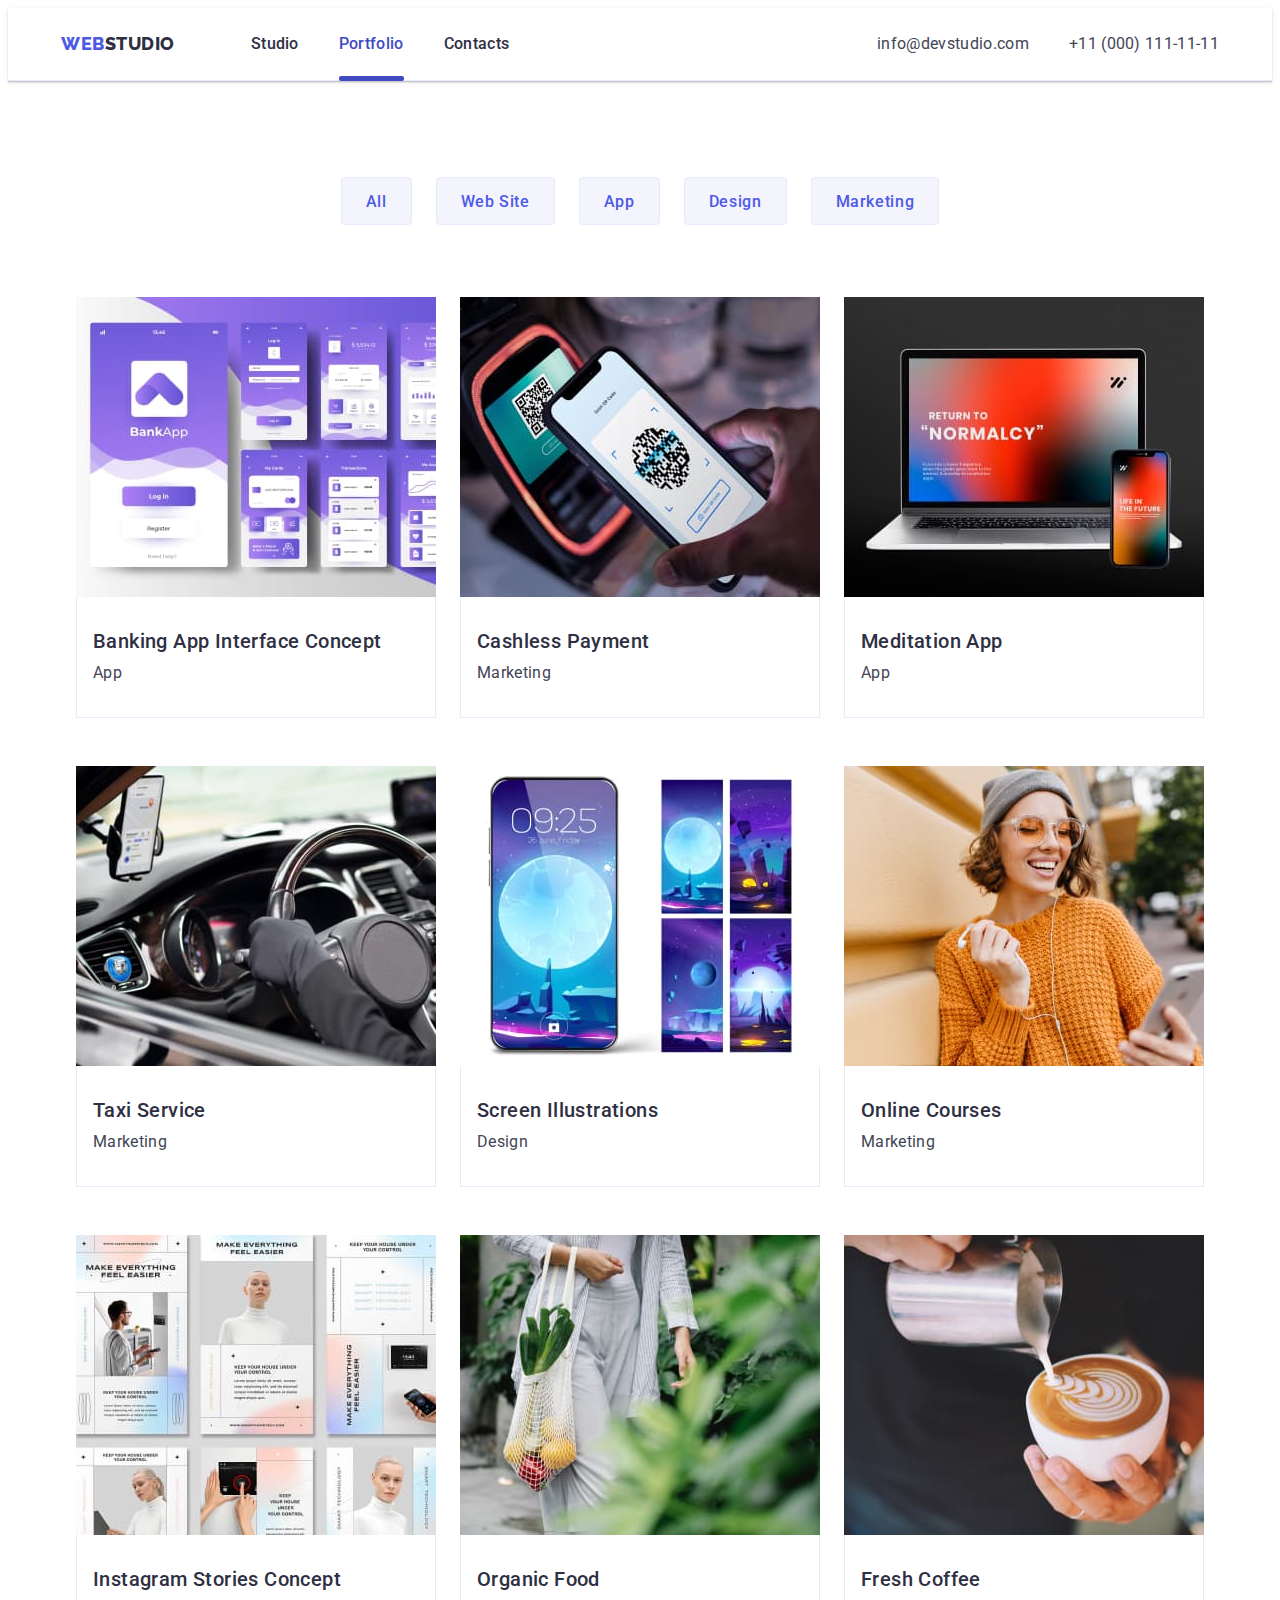
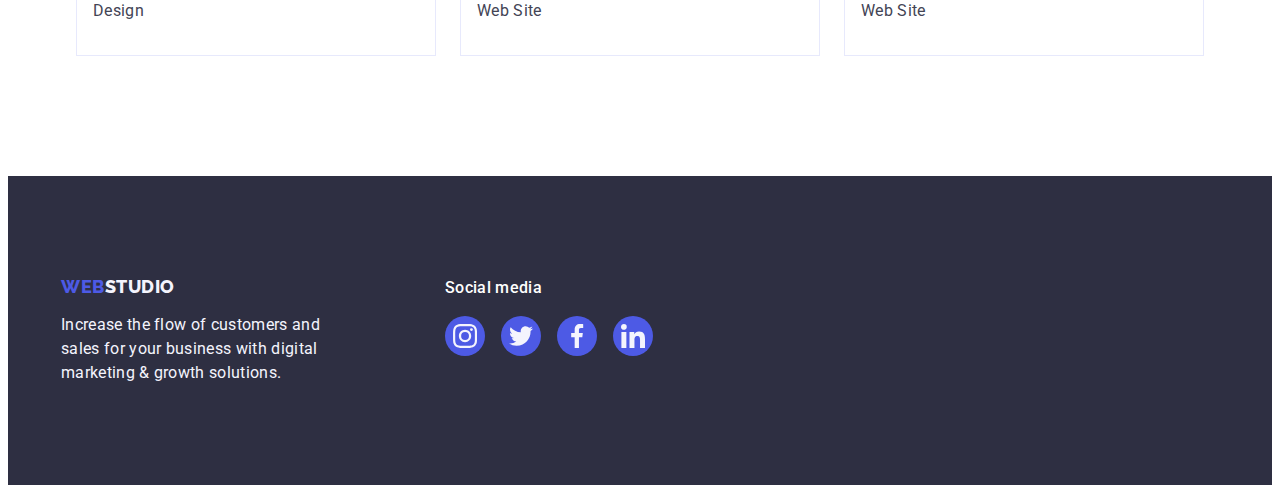
==== portfolio.html @ 17bde612 "Initial commit" ====
<!DOCTYPE html>
<html lang="en">
  <head>
    <meta charset="UTF-8" />
    <meta http-equiv="X-UA-Compatible" content="IE=edge" />
    <meta name="viewport" content="width=device-width, initial-scale=1.0" />
    <title>Portfolio</title>
    <link rel="preconnect" href="https://fonts.googleapis.com" />
    <link rel="preconnect" href="https://fonts.gstatic.com" crossorigin />
    <link
      href="https://fonts.googleapis.com/css2?family=Raleway:wght@800&family=Roboto:wght@400;500;700;900&display=swap"
      rel="stylesheet"
    />
    <link
      rel="stylesheet"
      href="https://cdnjs.cloudflare.com/ajax/libs/modern-normalize/1.1.0/modern-normalize.min.css"
      integrity="sha512-wpPYUAdjBVSE4KJnH1VR1HeZfpl1ub8YT/NKx4PuQ5NmX2tKuGu6U/JRp5y+Y8XG2tV+wKQpNHVUX03MfMFn9Q=="
      crossorigin="anonymous"
      referrerpolicy="no-referrer"
    />
    <link rel="stylesheet" href="./css/styles.css" />
  </head>
  <body>
    <header>
      <div class="header-container container">
        <a class="logo link" href="./index.html"
          >Web<span class="part-header-logo">Studio</span></a
        >
        <nav class="header-navigation">
          <ul class="header-list list">
            <li class="header-item">
              <a class="header-link link" href="./index.html">Studio</a>
            </li>
            <li class="header-item">
              <a class="header-link link current" href="./portfolio.html"
                >Portfolio</a
              >
            </li>
            <li class="header-item">
              <a class="header-link link" href="">Contacts</a>
            </li>
          </ul>
        </nav>
        <address class="address">
          <ul class="header-address-list list">
            <li class="header-address-item">
              <a
                class="header-address-link link"
                href="mailto:info@devstudio.com"
                >info@devstudio.com</a
              >
            </li>
            <li class="header-address-item">
              <a class="header-address-link link" href="tel:+110001111111"
                >+11 (000) 111-11-11</a
              >
            </li>
          </ul>
        </address>
      </div>
    </header>
    <main>
      <section class="portfolio">
        <!-- hidden h1 -->
        <h1 class="visually-hidden">Portfolio</h1>
        <div class="container">
          <ul class="main-list list">
            <li class="main-item">
              <button class="main-btn" type="button">All</button>
            </li>
            <li class="main-item">
              <button class="main-btn" type="button">Web Site</button>
            </li>
            <li class="main-item">
              <button class="main-btn" type="button">App</button>
            </li>
            <li class="main-item">
              <button class="main-btn" type="button">Design</button>
            </li>
            <li class="main-item">
              <button class="main-btn" type="button">Marketing</button>
            </li>
          </ul>
        </div>
        <div class="container">
          <ul class="portfolio-list list">
            <li class="portfolio-item">
              <a class="portfolio-link link" href="">
                <div class="portfolio-cover-wrap">
                  <img
                    src="./images/banking-app.jpg"
                    alt="Banking app"
                    width="360"
                    height="300"
                  />
                  <p class="portfolio-cover-text">
                    14 Stylish and User-Friendly App Design Concepts · Task
                    Manager App · Calorie Tracker App · Exotic Fruit Ecommerce
                    App · Cloud Storage App
                  </p>
                </div>
                <div class="portfolio-border">
                  <h2 class="portfolio-title">Banking App Interface Concept</h2>
                  <p class="portfolio-text">App</p>
                </div>
              </a>
            </li>
            <li class="portfolio-item">
              <a class="portfolio-link link" href="">
                <div class="portfolio-cover-wrap">
                  <img
                    src="./images/cashless-paymen.jpg"
                    alt="Cashless payment"
                    width="360"
                    height="300"
                  />
                  <p class="portfolio-cover-text">
                    14 Stylish and User-Friendly App Design Concepts · Task
                    Manager App · Calorie Tracker App · Exotic Fruit Ecommerce
                    App · Cloud Storage App
                  </p>
                </div>
                <div class="portfolio-border">
                  <h2 class="portfolio-title">Cashless Payment</h2>
                  <p class="portfolio-text">Marketing</p>
                </div>
              </a>
            </li>
            <li class="portfolio-item">
              <a class="portfolio-link link" href="">
                <div class="portfolio-cover-wrap">
                  <img
                    src="./images/laptop-and-phone.jpg"
                    alt="Laptop and phone"
                    width="360"
                    height="300"
                  />
                  <p class="portfolio-cover-text">
                    14 Stylish and User-Friendly App Design Concepts · Task
                    Manager App · Calorie Tracker App · Exotic Fruit Ecommerce
                    App · Cloud Storage App
                  </p>
                </div>
                <div class="portfolio-border">
                  <h2 class="portfolio-title">Meditation App</h2>
                  <p class="portfolio-text">App</p>
                </div>
              </a>
            </li>
            <li class="portfolio-item">
              <a class="portfolio-link link" href="">
                <div class="portfolio-cover-wrap">
                  <img
                    src="./images/Car.jpg"
                    alt="Car, interior view"
                    width="360"
                    height="300"
                  />
                  <p class="portfolio-cover-text">
                    14 Stylish and User-Friendly App Design Concepts · Task
                    Manager App · Calorie Tracker App · Exotic Fruit Ecommerce
                    App · Cloud Storage App
                  </p>
                </div>
                <div class="portfolio-border">
                  <h2 class="portfolio-title">Taxi Service</h2>
                  <p class="portfolio-text">Marketing</p>
                </div>
              </a>
            </li>
            <li class="portfolio-item">
              <a class="portfolio-link link" href="">
                <div class="portfolio-cover-wrap">
                  <img
                    src="./images/screen-illustrations.jpg"
                    alt="Screen illustrations"
                    width="360"
                    height="300"
                  />
                  <p class="portfolio-cover-text">
                    14 Stylish and User-Friendly App Design Concepts · Task
                    Manager App · Calorie Tracker App · Exotic Fruit Ecommerce
                    App · Cloud Storage App
                  </p>
                </div>
                <div class="portfolio-border">
                  <h2 class="portfolio-title">Screen Illustrations</h2>
                  <p class="portfolio-text">Design</p>
                </div>
              </a>
            </li>
            <li class="portfolio-item">
              <a class="portfolio-link link" href="">
                <div class="portfolio-cover-wrap">
                  <img
                    src="./images/girl-with-phone.jpg"
                    alt="Girl with phone"
                    width="360"
                    height="300"
                  />
                  <p class="portfolio-cover-text">
                    14 Stylish and User-Friendly App Design Concepts · Task
                    Manager App · Calorie Tracker App · Exotic Fruit Ecommerce
                    App · Cloud Storage App
                  </p>
                </div>
                <div class="portfolio-border">
                  <h2 class="portfolio-title">Online Courses</h2>
                  <p class="portfolio-text">Marketing</p>
                </div>
              </a>
            </li>
            <li class="portfolio-item">
              <a class="portfolio-link link" href="">
                <div class="portfolio-cover-wrap">
                  <img
                    src="./images/instagram-stories-concept.jpg"
                    alt="Instagram stories concept"
                    width="360"
                    height="300"
                  />
                  <p class="portfolio-cover-text">
                    14 Stylish and User-Friendly App Design Concepts · Task
                    Manager App · Calorie Tracker App · Exotic Fruit Ecommerce
                    App · Cloud Storage App
                  </p>
                </div>
                <div class="portfolio-border">
                  <h2 class="portfolio-title">Instagram Stories Concept</h2>
                  <p class="portfolio-text">Design</p>
                </div>
              </a>
            </li>
            <li class="portfolio-item">
              <a class="portfolio-link link" href="">
                <div class="portfolio-cover-wrap">
                  <img
                    src="./images/girl-with-vegetables.jpg"
                    alt="Girl with vegetables"
                    width="360"
                    height="300"
                  />
                  <p class="portfolio-cover-text">
                    14 Stylish and User-Friendly App Design Concepts · Task
                    Manager App · Calorie Tracker App · Exotic Fruit Ecommerce
                    App · Cloud Storage App
                  </p>
                </div>
                <div class="portfolio-border">
                  <h2 class="portfolio-title">Organic Food</h2>
                  <p class="portfolio-text">Web Site</p>
                </div>
              </a>
            </li>
            <li class="portfolio-item">
              <a class="portfolio-link link" href="">
                <div class="portfolio-cover-wrap">
                  <img
                    src="./images/coffee.jpg"
                    alt="Barista makes fresh coffee"
                    width="360"
                    height="300"
                  />
                  <p class="portfolio-cover-text">
                    14 Stylish and User-Friendly App Design Concepts · Task
                    Manager App · Calorie Tracker App · Exotic Fruit Ecommerce
                    App · Cloud Storage App
                  </p>
                </div>
                <div class="portfolio-border">
                  <h2 class="portfolio-title">Fresh Coffee</h2>
                  <p class="portfolio-text">Web Site</p>
                </div>
              </a>
            </li>
          </ul>
        </div>
      </section>
    </main>
    <footer class="footer">
      <div class="footer-container container">
        <div>
          <a class="logo link" href="./index.html"
            >Web<span class="part-footer-logo">Studio</span></a
          >
          <p class="footer-text">
            Increase the flow of customers and sales for your business with
            digital marketing & growth solutions.
          </p>
        </div>
        <div>
          <p class="footer-soc-text">Social media</p>
          <ul class="footer-soc-list list">
            <li class="footer-soc-item">
              <a class="footer-soc-link link" href="">
                <svg class="team-soc-icon" width="24" height="24">
                  <use href="./images/icons.svg#icon-instagram"></use>
                </svg>
              </a>
            </li>
            <li class="footer-soc-item">
              <a class="footer-soc-link link" href="">
                <svg class="team-soc-icon" width="24" height="24">
                  <use href="./images/icons.svg#icon-twitter"></use>
                </svg>
              </a>
            </li>
            <li class="footer-soc-item">
              <a class="footer-soc-link link" href="">
                <svg class="team-soc-icon" width="24" height="24">
                  <use href="./images/icons.svg#icon-facebook"></use>
                </svg>
              </a>
            </li>
            <li class="footer-soc-item">
              <a class="footer-soc-link link" href=""
                ><svg class="team-soc-icon" width="24" height="24">
                  <use href="./images/icons.svg#icon-linkedin"></use></svg
              ></a>
            </li>
          </ul>
        </div>
      </div>
    </footer>
  </body>
</html>
---- css/styles.css ----
:root {
  --primary-brand: #4d5ae5;
  --pressed-state: #404bbf;
  --dark: #2e2f42;
  --success: #31d0aa;
  --text: #434455;
  --subtle-text: #8e8f99;
  --accent: #e7e9fc;
  --light: #f4f4fd;
  --modal-overlay: #2e2f42;
  --hero-background: #2e2f42;
  --white-background: #ffffff;
  --modal-background: #fcfcfc;
  --bg-gradient: linear-gradient(rgba(46, 47, 66, 0.7), rgba(46, 47, 66, 0.7));
}

h1,
h2,
h3,
h4,
h5,
h6,
p {
  margin: 0;
}

body {
  font-family: "Roboto", sans-serif;
  color: var(--text);
  background-color: var(--white-background);
}

img {
  display: block;
}

header {
  border-style: solid;
  border-width: 0 0 1px 0;
  border-color: var(--accent);
  box-shadow: 0px 2px 1px rgba(46, 47, 66, 0.08),
    0px 1px 1px rgba(46, 47, 66, 0.16), 0px 1px 6px rgba(46, 47, 66, 0.08);
}

.container {
  max-width: 1158px;
  margin-left: auto;
  margin-right: auto;
  padding-left: 15px;
  padding-right: 15px;
}

.list {
  margin: 0;
  padding-left: 0;
  list-style: none;
}

.link {
  text-decoration: none;
}

.no-scroll {
  overflow: hidden;
}

.visually-hidden {
  position: absolute;
  top: -150%;
  z-index: -100;
  width: 0;
  height: 0;
  opacity: 0;
  visibility: hidden;
  user-select: none;
  pointer-events: none;
  cursor: none;
  margin: 0;
  padding: 0;
  overflow: hidden;
  border: none;
  outline: none;
  white-space: nowrap;
}

/** ------- HEADER------- **/

.header-container {
  display: flex;
  align-items: center;
  width: 100%;
}

.logo {
  display: flex;
  align-items: center;
  font-family: "Raleway", sans-serif;
  font-weight: 800;
  font-size: 18px;
  line-height: 1.17;
  letter-spacing: 0.03em;
  text-transform: uppercase;
  color: var(--primary-brand);
}

.part-header-logo {
  color: var(--dark);
}

.header-list {
  display: flex;
  margin-left: 76px;
  flex-direction: row;
  align-items: flex-start;
  gap: 40px;
}

.header-link {
  padding-top: 24px;
  padding-bottom: 24px;
  display: inline-block;
  font-weight: 500;
  font-size: 16px;
  line-height: 1.5;
  letter-spacing: 0.02em;
  color: var(--dark);
  transition: color 250ms cubic-bezier(0.4, 0, 0.2, 1);
}

.header-link:hover,
.header-link:focus {
  color: var(--pressed-state);
}

.current {
  position: relative;
  color: var(--pressed-state);
}

.current::after {
  content: "";
  position: absolute;
  left: 0;
  top: 68px;
  width: 100%;
  height: 5px;
  border-radius: 2px;
  background-color: var(--pressed-state);
}

.address {
  margin-left: auto;
  font-style: normal;
}

.header-address-list {
  display: flex;
  gap: 40px;
}

.header-address-link {
  font-size: 16px;
  line-height: 1.5;
  letter-spacing: 0.02em;
  color: var(--text);
  transition: color 250ms cubic-bezier(0.4, 0, 0.2, 1);
}

.header-address-link:hover,
.header-address-link:focus {
  color: var(--pressed-state);
}

/** ------- FOOTER------- **/

.footer {
  padding-top: 100px;
  padding-bottom: 100px;
  background-color: var(--hero-background);
}

.footer-container {
  display: flex;
  gap: 120px;
}

.part-footer-logo {
  color: var(--light);
}

.footer-text {
  max-width: 264px;
  margin-top: 16px;
  font-size: 16px;
  line-height: 1.5;
  letter-spacing: 0.02em;
  color: var(--light);
}

.footer-soc-text {
  margin-bottom: 16px;
  font-weight: 500;
  font-size: 16px;
  line-height: 1.5;
  letter-spacing: 0.02em;
  color: var(--white-background);
}

.footer-soc-list {
  display: flex;
  gap: 16px;
  justify-content: center;
}

.footer-soc-item {
  width: 40px;
  height: 40px;
}
.footer-soc-link {
  width: 100%;
  height: 100%;
  border-radius: 50%;
  display: flex;
  align-items: center;
  justify-content: center;
  background-color: var(--primary-brand);
  transition: background-color 250ms cubic-bezier(0.4, 0, 0.2, 1);
}

.footer-soc-link:hover,
.footer-soc-link:focus {
  background-color: var(--success);
}

/*? PAGE 1 ?*/
/** ------- HERO------- **/

.hero .container {
  display: flex;
  flex-direction: column;
  align-items: center;
}

.hero {
  max-width: 1440px;
  max-height: 600px;
  margin: 0 auto;
  background-color: var(--hero-background);
  padding-top: 188px;
  padding-bottom: 188px;
  background-image: var(--bg-gradient), url(../images/hero-bg.jpg);
  background-repeat: no-repeat;
  background-position: center;
  background-size: cover;
}

.hero-title {
  max-width: 496px;
  font-size: 56px;
  line-height: 1.07;
  text-align: center;
  letter-spacing: 0.02em;
  color: var(--white-background);
}

.hero-btn {
  margin-top: 48px;
  width: 169px;
  height: 56px;
  left: 20px;
  top: 88px;
  font-family: "Roboto", sans-serif;
  font-weight: 500;
  font-size: 16px;
  line-height: 1.5;
  align-items: center;
  letter-spacing: 0.04em;
  cursor: pointer;
  color: var(--white-background);
  background-color: var(--primary-brand);
  box-shadow: 0px 4px 4px rgba(0, 0, 0, 0.15);
  border-radius: 4px;
  border: 1px solid var(--primary-brand);
  transition: background-color 250ms cubic-bezier(0.4, 0, 0.2, 1),
    border-color 250ms cubic-bezier(0.4, 0, 0.2, 1);
}

.hero-btn:hover,
.hero-btn:focus {
  background-color: var(--pressed-state);
  border-color: var(--pressed-state);
}

/** ------- ADVANTAGES------- **/

.advantages {
  padding-top: 120px;
  padding-bottom: 120px;
}

.advantages-list {
  display: flex;
  gap: 24px;
  justify-content: center;
}

.advantages-item {
  width: calc((100% - 72px) / 4);
}

.advantages-logo {
  width: 264px;
  height: 112px;
  border-radius: 4px;
  margin-bottom: 8px;
  display: flex;
  align-items: center;
  justify-content: center;
  background-color: var(--light);
}

.advantages-subtitle {
  margin-bottom: 8px;
  font-weight: 500;
  font-size: 20px;
  line-height: 1.2;
  letter-spacing: 0.02em;
  color: var(--dark);
}

.advantages-text {
  font-size: 16px;
  line-height: 1.5;
  letter-spacing: 0.02em;
}

/** ------- WORK------- **/

.work {
  padding-bottom: 120px;
}

.work-list {
  display: flex;
  gap: 24px;
  justify-content: center;
}

.work-item {
  width: calc((100% - 48px) / 3);
}

.work-title {
  margin-bottom: 72px;
  text-align: center;
  font-size: 36px;
  line-height: 1.11;
  letter-spacing: 0.02em;
  text-transform: capitalize;
  color: var(--dark);
}

/** ------- TEAM------- **/

.team {
  padding-top: 120px;
  padding-bottom: 120px;
  background-color: var(--light);
}

.team-list {
  display: flex;
  gap: 24px;
  justify-content: center;
}

.team-item {
  box-shadow: 0px 1px 6px rgba(46, 47, 66, 0.08),
    0px 1px 1px rgba(46, 47, 66, 0.16), 0px 2px 1px rgba(46, 47, 66, 0.08);
  border-radius: 0px 0px 4px 4px;
  background-color: var(--white-background);
  width: calc((100% - 72px) / 4);
}

.team-card-item {
  padding-top: 32px;
  padding-bottom: 32px;
}

.team-title {
  margin-bottom: 72px;
  text-align: center;
  font-size: 36px;
  line-height: 1.11;
  letter-spacing: 0.02em;
  text-transform: capitalize;
  color: var(--dark);
}

.team-subtitle {
  text-align: center;
  font-weight: 500;
  font-size: 20px;
  line-height: 1.2;
  letter-spacing: 0.02em;
  color: var(--dark);
}
.team-text {
  margin-top: 8px;
  text-align: center;
  font-size: 16px;
  line-height: 1.5;
  letter-spacing: 0.02em;
  margin-bottom: 8px;
}

.team-soc-list {
  display: flex;
  justify-content: center;
  gap: 24px;
}

.team-soc-item {
  width: 40px;
  height: 40px;
}
.team-soc-link {
  width: 100%;
  height: 100%;
  display: flex;
  align-items: center;
  justify-content: center;
  border-radius: 50%;
  background-color: var(--primary-brand);
  transition: background-color 250ms cubic-bezier(0.4, 0, 0.2, 1);
}

.team-soc-link:hover,
.team-soc-link:focus {
  background-color: var(--pressed-state);
}

.team-soc-icon {
  fill: var(--light);
}

/** ------- CUSTOMERS------- **/

.customers {
  padding-top: 120px;
  padding-bottom: 120px;
}
.customers-title {
  margin-bottom: 72px;
  text-align: center;
  font-size: 36px;
  line-height: 1.11;
  letter-spacing: 0.02em;
  text-transform: capitalize;
  color: var(--dark);
}
.customers-list {
  display: flex;
  justify-content: center;
  gap: 24px;
}
.customers-item {
  width: 168px;
  height: 88px;
}
.customers-link {
  width: 100%;
  height: 100%;
  display: flex;
  align-items: center;
  justify-content: center;
  border: 1px solid var(--subtle-text);
  border-radius: 4px;
  transition: border-color 250ms cubic-bezier(0.4, 0, 0.2, 1);
}
.customers-icon {
  fill: var(--subtle-text);
  transition: fill 250ms cubic-bezier(0.4, 0, 0.2, 1);
}

.customers-link:hover,
.customers-link:focus {
  border-color: var(--pressed-state);
}

.customers-link:hover > .customers-icon,
.customers-link:focus > .customers-icon {
  fill: var(--pressed-state);
}

/*? PAGE 2 ?*/
/** ------- PORTFOLIO------- **/

.portfolio {
  padding-top: 96px;
  padding-bottom: 120px;
}

.main-btn {
  display: flex;
  padding: 12px 24px;
  height: 48px;
  background: var(--light);
  border: 1px solid var(--accent);
  border-radius: 4px;
  cursor: pointer;
  font-family: "Roboto", sans-serif;
  font-weight: 500;
  font-size: 16px;
  line-height: 1.5;
  letter-spacing: 0.04em;
  color: var(--primary-brand);
  transition: background-color 250ms cubic-bezier(0.4, 0, 0.2, 1),
    box-shadow 250ms cubic-bezier(0.4, 0, 0.2, 1),
    color 250ms cubic-bezier(0.4, 0, 0.2, 1),
    border-color 250ms cubic-bezier(0.4, 0, 0.2, 1);
}

.main-btn:hover,
.main-btn:focus {
  background-color: var(--pressed-state);
  box-shadow: 0px 3px 1px rgba(0, 0, 0, 0.1), 0px 2px 1px rgba(0, 0, 0, 0.08),
    0px 2px 2px rgba(0, 0, 0, 0.12);
  color: var(--white-background);
  border-color: var(--pressed-state);
}

.main-list {
  display: flex;
  gap: 24px;
  justify-content: center;
  margin-bottom: 72px;
}

.portfolio-title {
  font-weight: 500;
  font-size: 20px;
  line-height: 1.2;
  letter-spacing: 0.02em;
  color: var(--dark);
}

.portfolio-list {
  display: flex;
  flex-wrap: wrap;
  justify-content: center;
  gap: 48px 24px;
}

.portfolio-link {
  display: block;
  transition: box-shadow 250ms cubic-bezier(0.4, 0, 0.2, 1);
}

.portfolio-link:hover,
.portfolio-link:focus {
  box-shadow: 0px 1px 6px rgba(46, 47, 66, 0.08),
    0px 1px 1px rgba(46, 47, 66, 0.16), 0px 2px 1px rgba(46, 47, 66, 0.08);
}

.portfolio-link:hover .portfolio-cover-text,
.portfolio-link:focus .portfolio-cover-text {
  transform: translateY(0);
}

.portfolio-border {
  border-width: 0 1px 1px 1px;
  border-style: solid;
  border-color: var(--accent);
  padding: 32px 0 32px 16px;
}

.portfolio-cover-wrap {
  position: relative;
  overflow: hidden;
}

.portfolio-cover-text {
  position: absolute;
  top: 0;
  font-size: 16px;
  line-height: 1.5;
  letter-spacing: 0.02em;
  color: var(--light);
  background-color: var(--primary-brand);
  padding: 40px 32px;
  height: 100%;
  transform: translateY(100%);
  transition: transform 250ms cubic-bezier(0.4, 0, 0.2, 1);
}

.portfolio-title {
  margin-bottom: 8px;
}

.portfolio-text {
  font-size: 16px;
  line-height: 1.5;
  letter-spacing: 0.02em;
  color: var(--text);
}

/** ------- MODAL------- **/

.backdrop {
  position: fixed;
  top: 0;
  width: 100%;
  height: 100%;
  background-color: rgba(46, 47, 66, 0.4);
  transition: opacity 250ms cubic-bezier(0.4, 0, 0.2, 1),
    visibility 250ms cubic-bezier(0.4, 0, 0.2, 1);
}

.modal {
  position: absolute;
  top: 50%;
  left: 50%;
  transform: translate(-50%, -50%) scale(1);
  padding: 24px;
  width: 408px;
  min-height: 576px;
  border-radius: 4px;
  background-color: var(--modal-background);
  transition: transform 250ms cubic-bezier(0.4, 0, 0.2, 1);
}

.backdrop.is-hidden .modal {
  transform: translate(-50%, -50%) scale(0);
}

.modal-close-btn {
  margin-left: auto;
  width: 24px;
  height: 24px;
  display: flex;
  align-items: center;
  justify-content: center;
  cursor: pointer;
  border: 1px solid rgba(0, 0, 0, 0.1);
  border-radius: 50%;
  background-color: var(--accent);
  transition: background-color 250ms cubic-bezier(0.4, 0, 0.2, 1),
    filter 250ms cubic-bezier(0.4, 0, 0.2, 1);
}

.modal-close-btn:hover,
.modal-close-btn:focus {
  background-color: var(--pressed-state);
  filter: drop-shadow(0px 4px 4px rgba(0, 0, 0, 0.25));
}

.modal-close-icon {
  fill: var(--dark);
  transition: fill 250ms cubic-bezier(0.4, 0, 0.2, 1);
}

.modal-close-btn:hover > .modal-close-icon,
.modal-close-btn:focus > .modal-close-icon {
  fill: var(--white-background);
}

.is-hidden {
  opacity: 0;
  visibility: hidden;
  pointer-events: none;
}
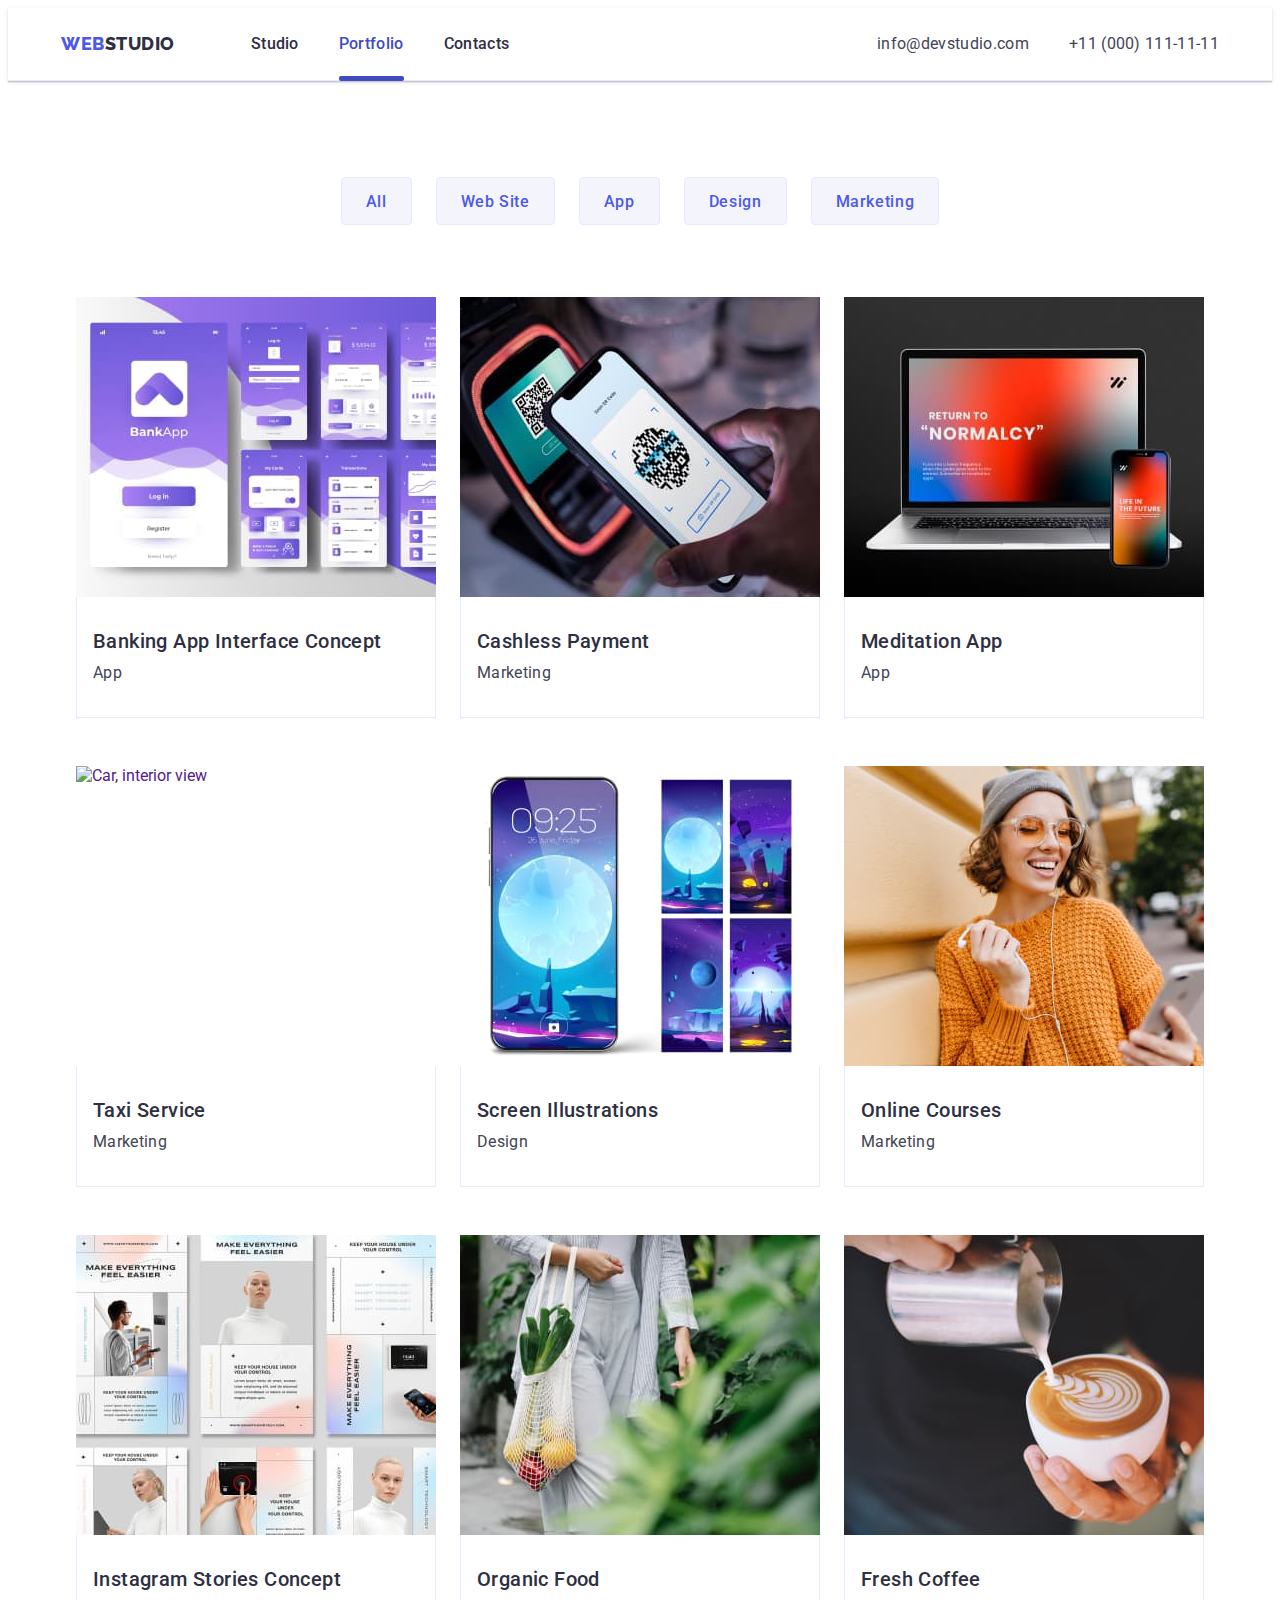
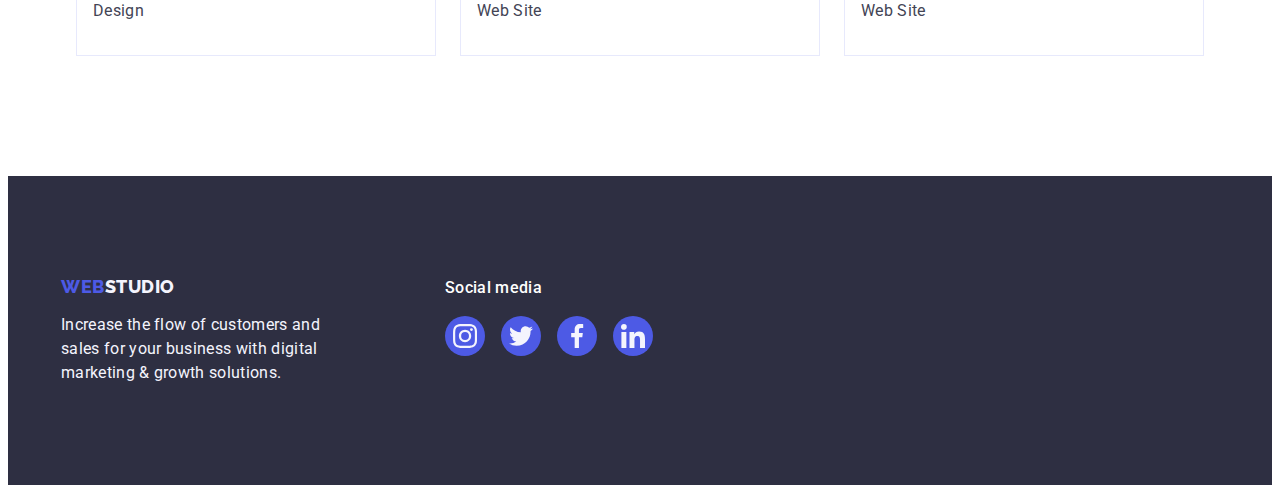
==== commit c7f89d4b: "add checkbox" ====
--- a/portfolio.html
+++ b/portfolio.html
@@ -20,6 +20,7 @@
     />
     <link rel="stylesheet" href="./css/styles.css" />
   </head>
+
   <body>
     <header>
       <div class="header-container container">
@@ -151,7 +152,7 @@
               <a class="portfolio-link link" href="">
                 <div class="portfolio-cover-wrap">
                   <img
-                    src="./images/Car.jpg"
+                    src="./images/car.jpg"
                     alt="Car, interior view"
                     width="360"
                     height="300"
--- a/css/styles.css
+++ b/css/styles.css
@@ -83,6 +83,25 @@
   white-space: nowrap;
 }
 
+.visually-hidden-check {
+  position: absolute;
+  top: -150%;
+  z-index: -100;
+  width: 0;
+  height: 0;
+  opacity: 0;
+  /* visibility: hidden; */
+  user-select: none;
+  pointer-events: none;
+  cursor: none;
+  margin: 0;
+  padding: 0;
+  overflow: hidden;
+  border: none;
+  outline: none;
+  white-space: nowrap;
+}
+
 /** ------- HEADER------- **/
 
 .header-container {
@@ -636,6 +655,7 @@
 
 .modal-close-btn {
   margin-left: auto;
+  margin-bottom: 24px;
   width: 24px;
   height: 24px;
   display: flex;
@@ -670,3 +690,169 @@
   visibility: hidden;
   pointer-events: none;
 }
+
+.modal-title {
+  margin-bottom: 16px;
+  font-weight: 500;
+  font-size: 16px;
+  line-height: 1.5;
+  text-align: center;
+  letter-spacing: 0.02em;
+  color: var(--dark);
+}
+
+.modal-field {
+  margin-bottom: 8px;
+}
+
+.modal-input {
+  width: 100%;
+  height: 40px;
+  font-size: 16px;
+  line-height: 1.5;
+  letter-spacing: 0.02em;
+  color: var(--dark);
+  outline: transparent;
+  padding-left: 38px;
+  border: 1px solid rgba(46, 47, 66, 0.4);
+  border-radius: 4px;
+  transition: border-color 250ms cubic-bezier(0.4, 0, 0.2, 1);
+}
+
+.modal-input:focus {
+  border-color: var(--primary-brand);
+}
+
+/* .modal-input:not(:focus):not(:placeholder-shown):valid {
+  background-color: #31d0ab75;
+}
+
+.modal-input:not(:focus):not(:placeholder-shown):invalid {
+  background-color: rgba(231, 43, 18, 0.479);
+} */
+
+.modal-label {
+  display: block;
+  font-size: 12px;
+  line-height: 1.7;
+  letter-spacing: 0.01em;
+  color: var(--subtle-text);
+}
+
+.input-wrap {
+  position: relative;
+}
+
+.modal-input-icon {
+  position: absolute;
+  fill: var(--dark);
+  left: 16px;
+  top: 50%;
+  transform: translateY(-50%);
+  transition: fill 250ms cubic-bezier(0.4, 0, 0.2, 1);
+}
+
+.modal-input:focus + .modal-input-icon {
+  fill: var(--primary-brand);
+}
+
+.modal-textarea {
+  padding: 8px 16px;
+  width: 100%;
+  height: 120px;
+  font-size: 12px;
+  line-height: 1.17;
+  letter-spacing: 0.04em;
+  outline: transparent;
+  resize: none;
+  color: var(--dark);
+  border: 1px solid rgba(46, 47, 66, 0.4);
+  border-radius: 4px;
+  transition: border-color 250ms cubic-bezier(0.4, 0, 0.2, 1);
+}
+
+.modal-textarea:focus {
+  border-color: var(--primary-brand);
+}
+
+.modal-textarea::placeholder {
+  line-height: 1.17;
+  letter-spacing: 0.04em;
+  color: rgba(46, 47, 66, 0.4);
+}
+
+.modal-container {
+  display: flex;
+  justify-content: center;
+}
+
+.modal-input-btn {
+  width: 169px;
+  height: 56px;
+  font-family: "Roboto", sans-serif;
+  font-weight: 500;
+  font-size: 16px;
+  line-height: 1.5;
+  align-items: center;
+  letter-spacing: 0.04em;
+  cursor: pointer;
+  color: var(--white-background);
+  background-color: var(--primary-brand);
+  box-shadow: 0px 4px 4px rgba(0, 0, 0, 0.15);
+  border-radius: 4px;
+  border: 1px solid var(--primary-brand);
+  transition: background-color 250ms cubic-bezier(0.4, 0, 0.2, 1),
+    border-color 250ms cubic-bezier(0.4, 0, 0.2, 1);
+}
+
+.modal-input-btn:hover,
+.modal-input-btn:focus {
+  background-color: var(--pressed-state);
+  border-color: var(--pressed-state);
+}
+
+.modal-link {
+  letter-spacing: 0.04em;
+  color: var(--primary-brand);
+}
+
+.checkbox-wrap {
+  display: flex;
+  gap: 8px;
+  margin-bottom: 24px;
+}
+
+.modal-checkbox-label {
+  display: flex;
+  font-size: 12px;
+  line-height: 1.7;
+  letter-spacing: 0.04em;
+  color: var(--subtle-text);
+}
+
+.modal-checkbox-label span {
+  margin-right: 8px;
+  display: flex;
+  align-items: center;
+  justify-content: center;
+  width: 16px;
+  height: 16px;
+  border: 1px solid rgba(46, 47, 66, 0.4);
+  border-radius: 2px;
+  fill: transparent;
+  cursor: pointer;
+  transition: background-color 250ms cubic-bezier(0.4, 0, 0.2, 1),
+    fill 250ms cubic-bezier(0.4, 0, 0.2, 1),
+    border-color 250ms cubic-bezier(0.4, 0, 0.2, 1);
+}
+
+.modal-checkbox-input:checked + .modal-checkbox-label span {
+  background-color: var(--pressed-state);
+  border-color: var(--pressed-state);
+  fill: var(--light);
+}
+
+.modal-checkbox-input:focus + .modal-checkbox-label span,
+.modal-checkbox-input:hover + .modal-checkbox-label span {
+  border-color: var(--pressed-state);
+}
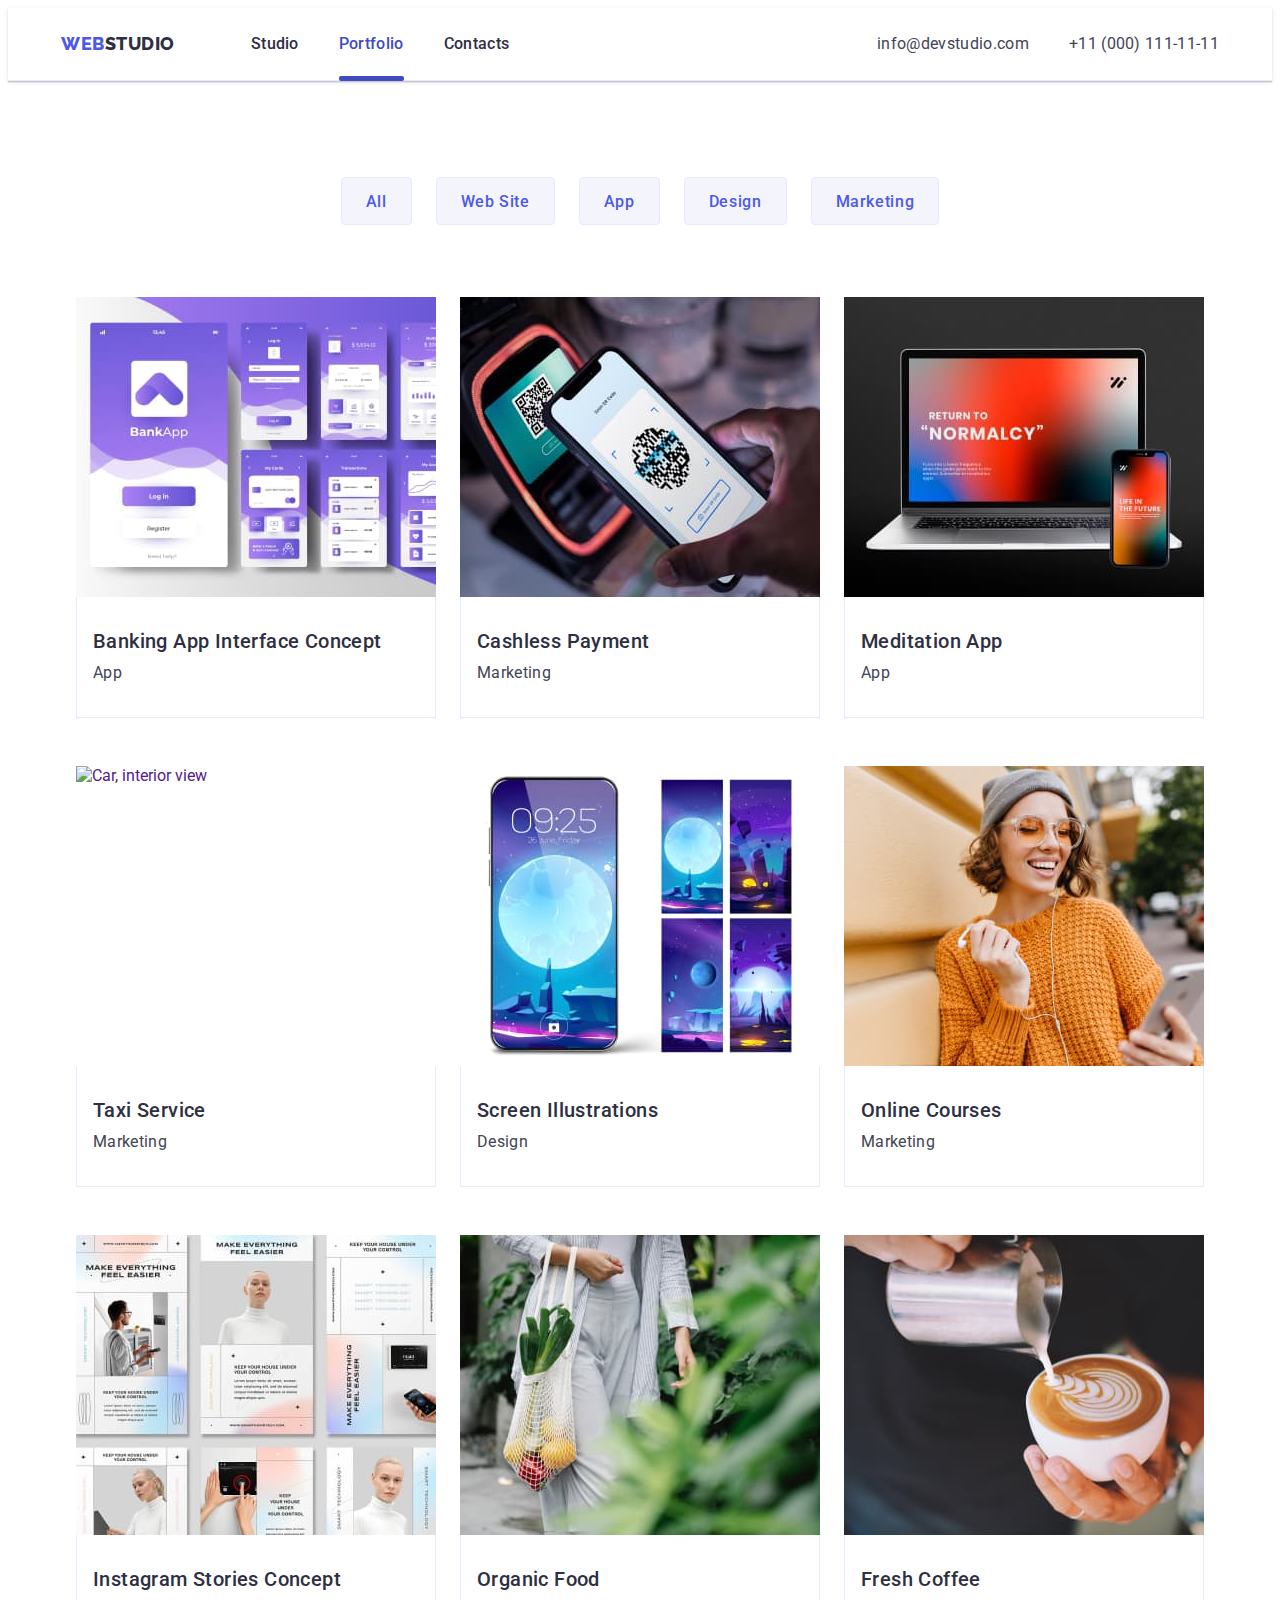
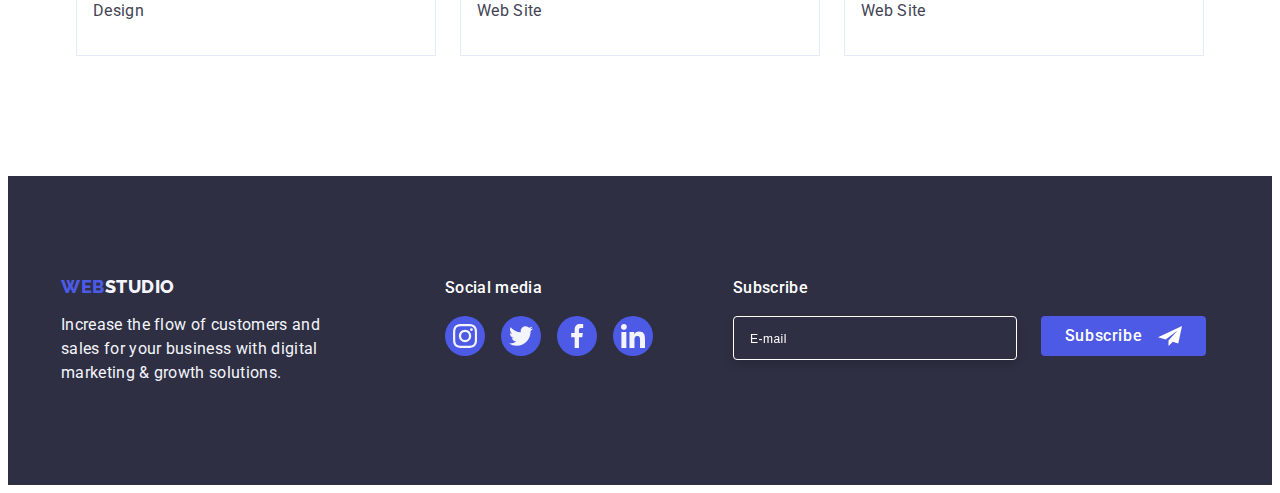
==== commit 7a2bdce1: "add footer form" ====
--- a/portfolio.html
+++ b/portfolio.html
@@ -321,6 +321,27 @@
             </li>
           </ul>
         </div>
+        <form class="footer-form">
+          <label class="footer-form-label" for="subscribe">Subscribe</label>
+          <div class="footer-form-wrap">
+            <input
+              class="footer-form-input"
+              type="email"
+              name="subscribe"
+              id="subscribe"
+              placeholder="E-mail"
+              required
+            />
+            <button class="footer-form-btn" type="submit">
+              Subscribe
+              <span>
+                <svg class="footer-form-icon" width="24" height="24">
+                  <use href="./images/icons.svg#icon-send"></use>
+                </svg>
+              </span>
+            </button>
+          </div>
+        </form>
       </div>
     </footer>
   </body>
--- a/css/styles.css
+++ b/css/styles.css
@@ -251,6 +251,75 @@
   background-color: var(--success);
 }
 
+.footer-form {
+  margin-left: -40px;
+}
+.footer-form-label {
+  display: block;
+  margin-bottom: 16px;
+  font-weight: 500;
+  font-size: 16px;
+  line-height: 1.5;
+  letter-spacing: 0.02em;
+  color: var(--white-background);
+}
+.footer-form-wrap {
+  display: flex;
+  gap: 24px;
+}
+.footer-form-input {
+  width: 264px;
+  height: 40px;
+  padding-left: 16px;
+  border-radius: 4px;
+  outline: transparent;
+  color: var(--white-background);
+  background-color: var(--modal-overlay);
+  border: 1px solid var(--white-background);
+  filter: drop-shadow(0px 4px 4px rgba(0, 0, 0, 0.15));
+  transition: border-color 250ms cubic-bezier(0.4, 0, 0.2, 1);
+}
+
+.footer-form-input:focus {
+  border-color: var(--primary-brand);
+}
+
+.footer-form-input::placeholder {
+  font-size: 12px;
+  line-height: 2;
+  letter-spacing: 0.04em;
+  color: var(--white-background);
+}
+
+.footer-form-btn {
+  display: flex;
+  justify-content: center;
+  padding: 8px;
+  gap: 16px;
+  width: 165px;
+  height: 40px;
+  cursor: pointer;
+  border-radius: 4px;
+  background-color: var(--primary-brand);
+  border: none;
+  font-family: "Roboto", sans-serif;
+  font-weight: 500;
+  font-size: 16px;
+  line-height: 1.5;
+  letter-spacing: 0.04em;
+  color: var(--white-background);
+  transition: background-color 250ms cubic-bezier(0.4, 0, 0.2, 1);
+}
+
+.footer-form-btn:hover,
+.footer-form-btn:focus {
+  background-color: var(--pressed-state);
+}
+
+.footer-form-icon {
+  fill: var(--white-background);
+}
+
 /*? PAGE 1 ?*/
 /** ------- HERO------- **/
 
@@ -784,6 +853,7 @@
 .modal-container {
   display: flex;
   justify-content: center;
+  margin-top: 24px;
 }
 
 .modal-input-btn {
@@ -812,14 +882,9 @@
 }
 
 .modal-link {
+  margin-left: 4px;
   letter-spacing: 0.04em;
   color: var(--primary-brand);
-}
-
-.checkbox-wrap {
-  display: flex;
-  gap: 8px;
-  margin-bottom: 24px;
 }
 
 .modal-checkbox-label {
@@ -837,6 +902,7 @@
   justify-content: center;
   width: 16px;
   height: 16px;
+  margin-top: 2px;
   border: 1px solid rgba(46, 47, 66, 0.4);
   border-radius: 2px;
   fill: transparent;
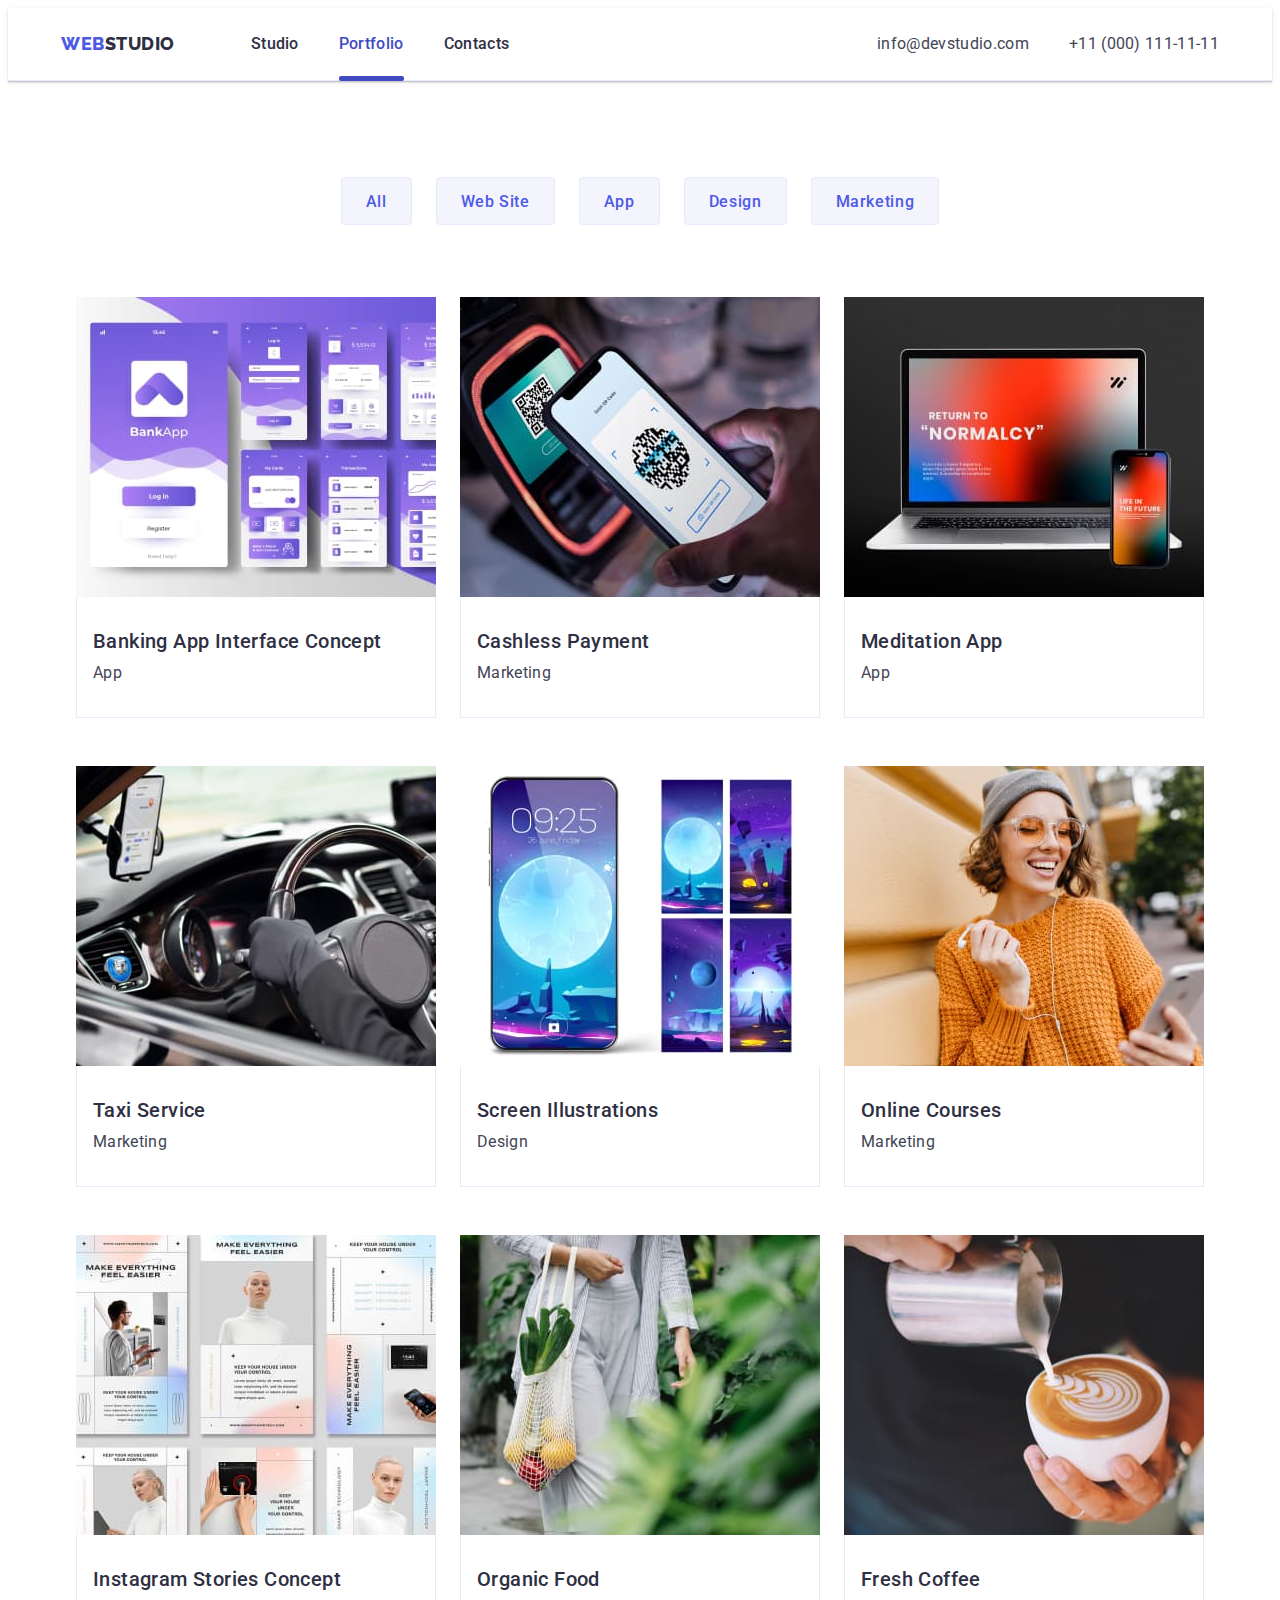
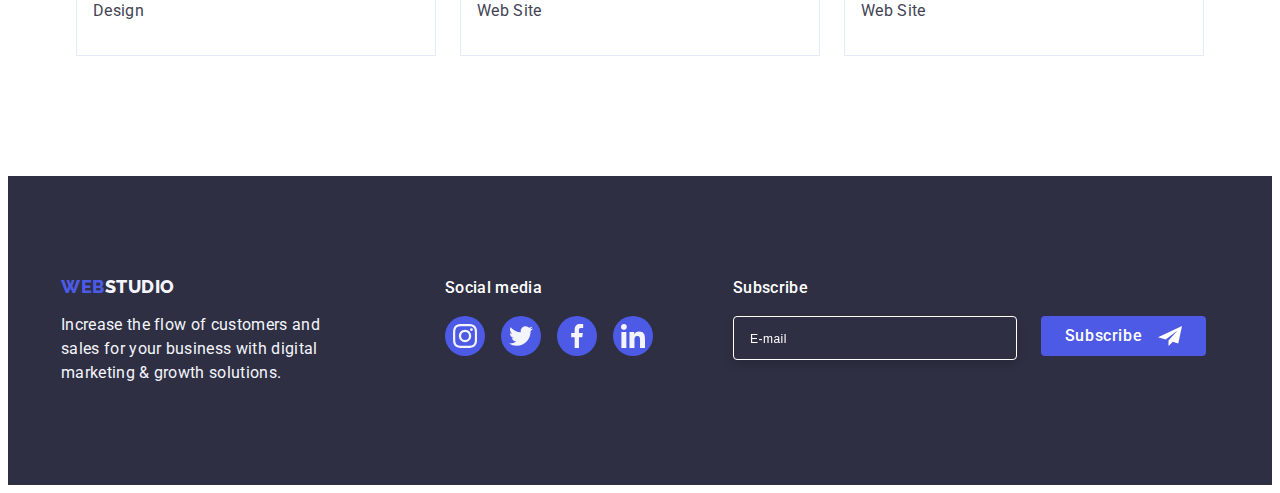
==== commit 4b4850ef: "rename img car - auto, fix register bug" ====
--- a/portfolio.html
+++ b/portfolio.html
@@ -152,7 +152,7 @@
               <a class="portfolio-link link" href="">
                 <div class="portfolio-cover-wrap">
                   <img
-                    src="./images/car.jpg"
+                    src="./images/auto.jpg"
                     alt="Car, interior view"
                     width="360"
                     height="300"
@@ -321,16 +321,16 @@
             </li>
           </ul>
         </div>
-        <form class="footer-form">
-          <label class="footer-form-label" for="subscribe">Subscribe</label>
-          <div class="footer-form-wrap">
+        <div class="footer-form-wrap">
+          <p class="footer-form-text">Subscribe</p>
+          <form class="footer-form">
             <input
               class="footer-form-input"
               type="email"
               name="subscribe"
-              id="subscribe"
               placeholder="E-mail"
               required
+              title="example@devstudio.com"
             />
             <button class="footer-form-btn" type="submit">
               Subscribe
@@ -340,8 +340,8 @@
                 </svg>
               </span>
             </button>
-          </div>
-        </form>
+          </form>
+        </div>
       </div>
     </footer>
   </body>
--- a/css/styles.css
+++ b/css/styles.css
@@ -251,10 +251,10 @@
   background-color: var(--success);
 }
 
-.footer-form {
+.footer-form-wrap {
   margin-left: -40px;
 }
-.footer-form-label {
+.footer-form-text {
   display: block;
   margin-bottom: 16px;
   font-weight: 500;
@@ -263,7 +263,7 @@
   letter-spacing: 0.02em;
   color: var(--white-background);
 }
-.footer-form-wrap {
+.footer-form {
   display: flex;
   gap: 24px;
 }
@@ -320,7 +320,6 @@
   fill: var(--white-background);
 }
 
-/*? PAGE 1 ?*/
 /** ------- HERO------- **/
 
 .hero .container {
@@ -581,7 +580,6 @@
   fill: var(--pressed-state);
 }
 
-/*? PAGE 2 ?*/
 /** ------- PORTFOLIO------- **/
 
 .portfolio {
@@ -710,7 +708,7 @@
   top: 50%;
   left: 50%;
   transform: translate(-50%, -50%) scale(1);
-  padding: 24px;
+  padding: 72px 24px 24px 24px;
   width: 408px;
   min-height: 576px;
   border-radius: 4px;
@@ -723,8 +721,9 @@
 }
 
 .modal-close-btn {
-  margin-left: auto;
-  margin-bottom: 24px;
+  position: absolute;
+  top: 24px;
+  right: 24px;
   width: 24px;
   height: 24px;
   display: flex;
@@ -829,7 +828,6 @@
   padding: 8px 16px;
   width: 100%;
   height: 120px;
-  font-size: 12px;
   line-height: 1.17;
   letter-spacing: 0.04em;
   outline: transparent;
@@ -845,6 +843,7 @@
 }
 
 .modal-textarea::placeholder {
+  font-size: 12px;
   line-height: 1.17;
   letter-spacing: 0.04em;
   color: rgba(46, 47, 66, 0.4);
